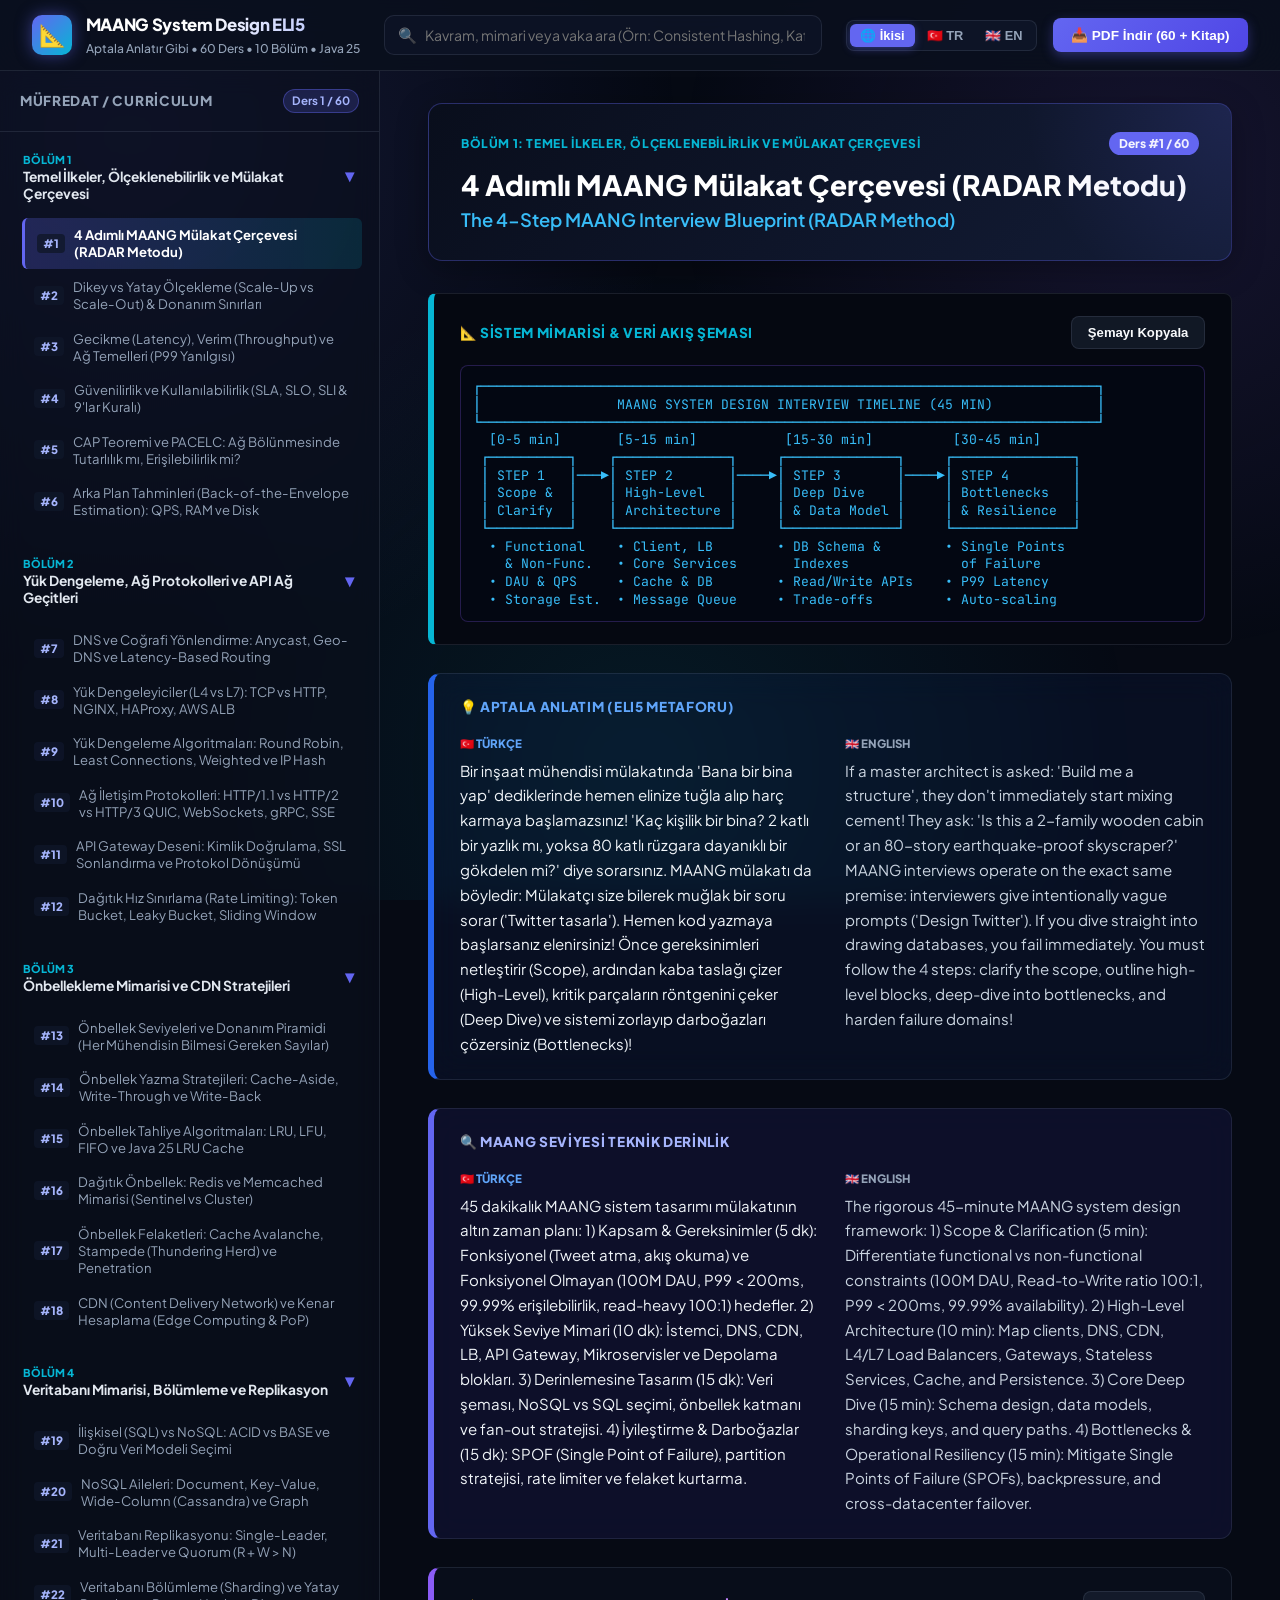
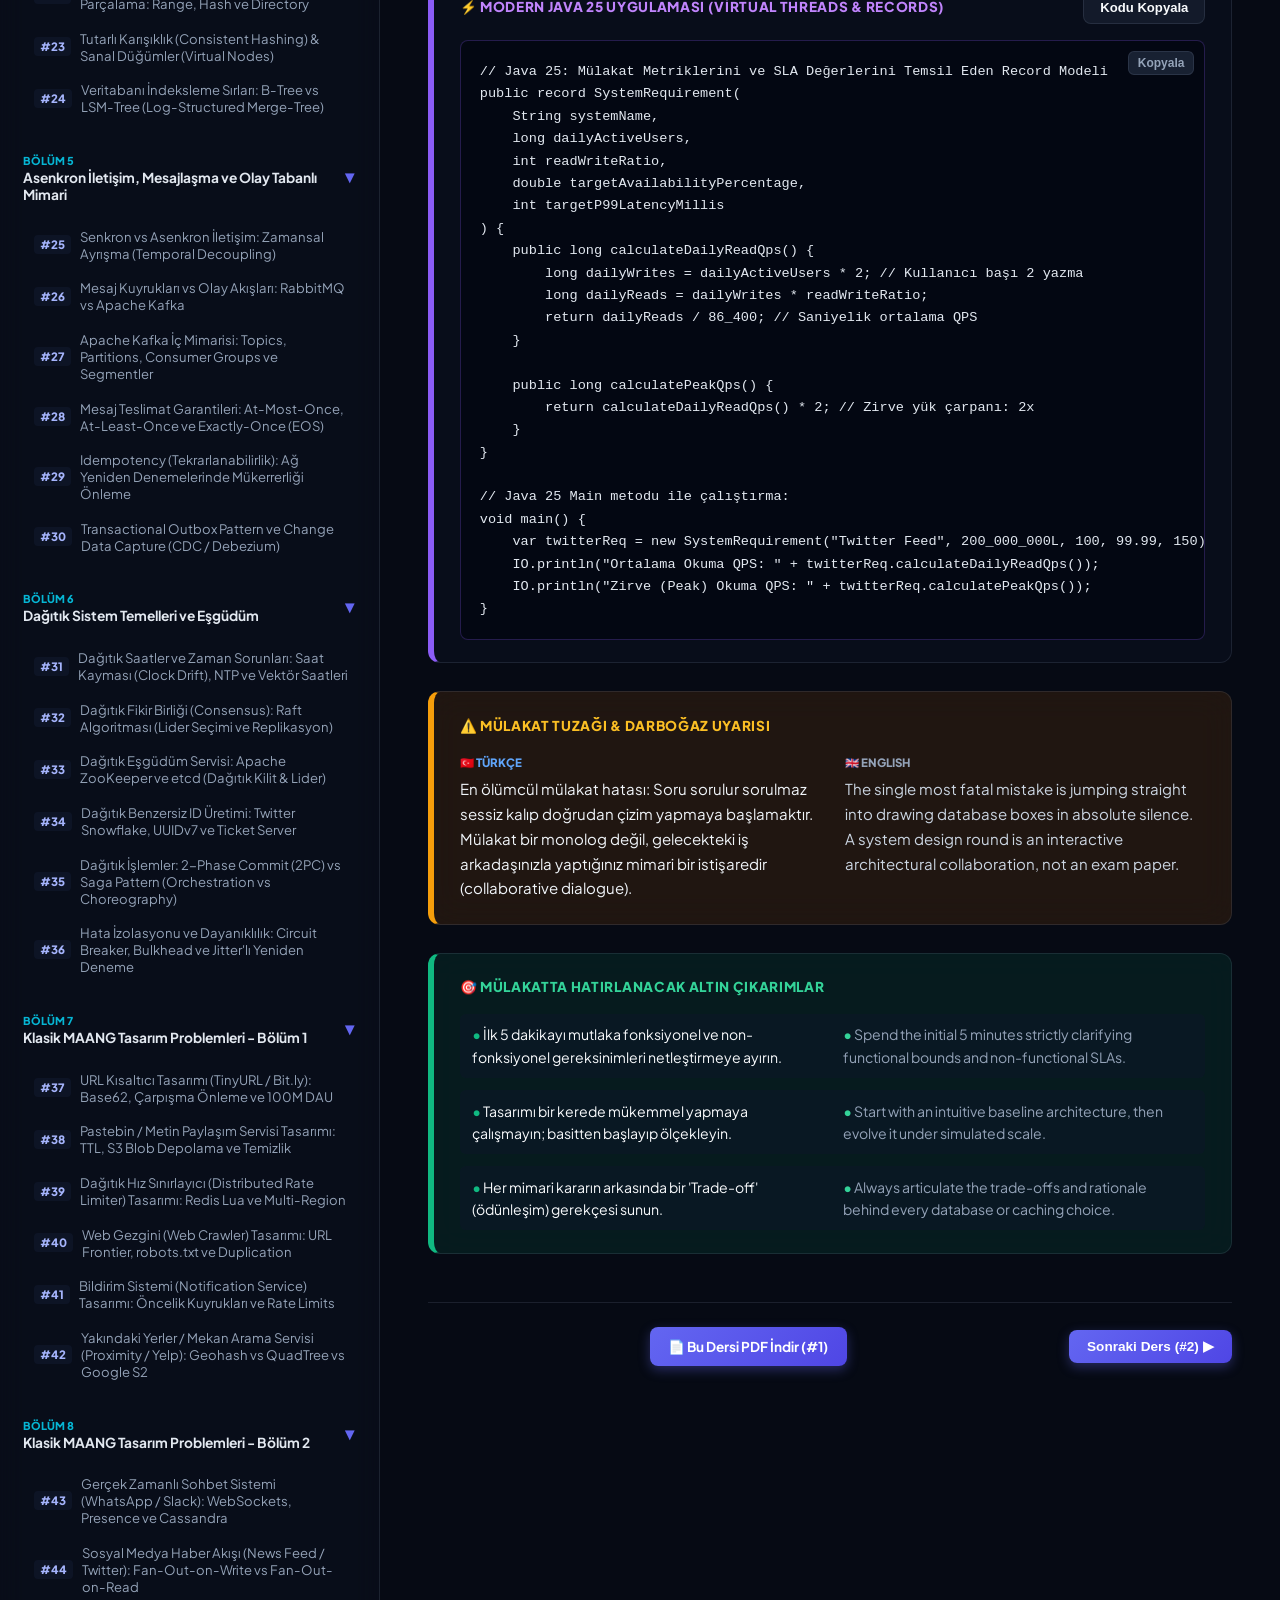
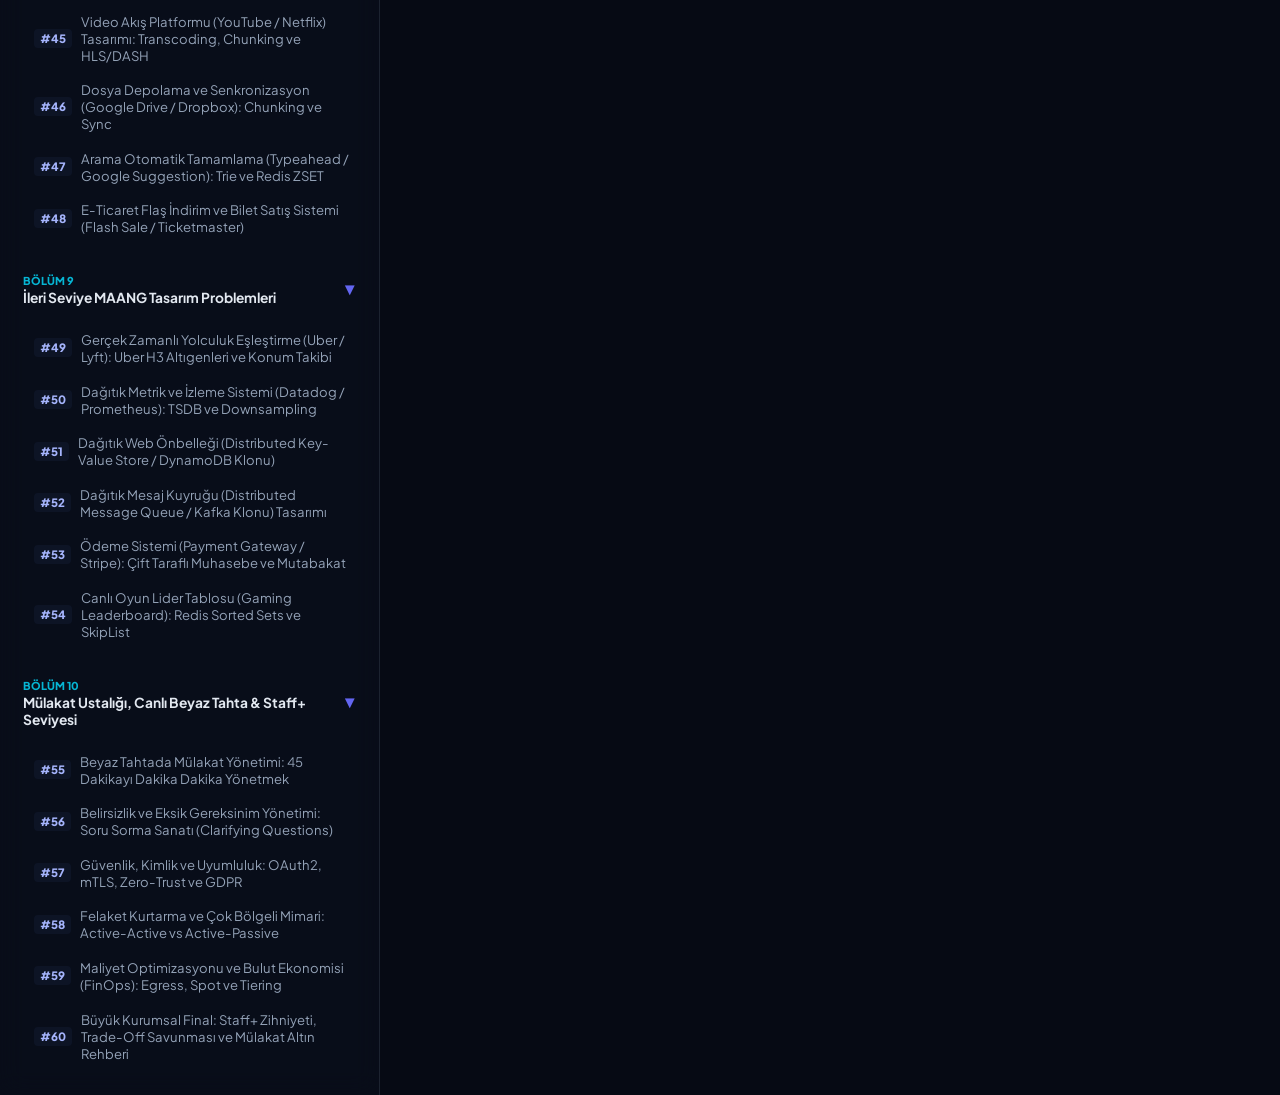
==== web/index.html @ 6daa187d "feat(curriculum): complete 60-lesson bilingual MAANG System Design masterclass with Java 25 and 71 T" ====
<!DOCTYPE html>
<html lang="tr">
<head>
  <meta charset="UTF-8">
  <meta name="viewport" content="width=device-width, initial-scale=1.0">
  <title>MAANG System Design ELI5 | Aptala Anlatır Gibi 60 Ders</title>
  <meta name="description" content="MAANG mülakatlarına hazırlanan mühendisler için grafikli, şemalı, Java 25 kodlu, çift dilli (TR/EN) sistem tasarımı başucu rehberi.">
  <link rel="preconnect" href="https://fonts.googleapis.com">
  <link rel="preconnect" href="https://fonts.gstatic.com" crossorigin>
  <link href="https://fonts.googleapis.com/css2?family=Plus+Jakarta+Sans:wght@400;500;600;700;800&family=JetBrains+Mono:wght@400;500;600;700&display=swap" rel="stylesheet">
  <link rel="stylesheet" href="styles.css">
</head>
<body>
  <div class="bg-ambient"></div>

  <!-- Top Navigation Bar -->
  <nav class="top-nav">
    <div class="brand-section">
      <div class="brand-logo">📐</div>
      <div>
        <div class="brand-title">MAANG System Design ELI5</div>
        <div class="brand-subtitle">Aptala Anlatır Gibi • 60 Ders • 10 Bölüm • Java 25</div>
      </div>
    </div>

    <!-- Live Search -->
    <div class="search-wrapper">
      <span class="search-icon">🔍</span>
      <input type="text" id="searchInput" class="search-input" placeholder="Kavram, mimari veya vaka ara (Örn: Consistent Hashing, Kafka, Raft, TinyURL, Uber H3)...">
    </div>

    <!-- Actions & Language Switcher -->
    <div class="nav-actions">
      <div class="lang-selector">
        <button class="lang-btn active" data-lang="split" title="Türkçe ve İngilizce Yan Yana">🌐 İkisi</button>
        <button class="lang-btn" data-lang="tr" title="Sadece Türkçe">🇹🇷 TR</button>
        <button class="lang-btn" data-lang="en" title="Only English">🇬🇧 EN</button>
      </div>

      <button id="btnOpenPdfModal" class="btn-primary" title="Tüm PDF'leri İncele ve İndir">
        📥 PDF İndir (60 + Kitap)
      </button>
    </div>
  </nav>

  <!-- App Layout -->
  <div class="app-container">
    <!-- Sidebar: Modules & Lessons -->
    <aside class="sidebar" id="sidebar">
      <div class="sidebar-header">
        <span class="sidebar-title">Müfredat / Curriculum</span>
        <span class="progress-pill" id="lessonCounterBadge">Ders 1 / 60</span>
      </div>
      <ul class="module-list" id="moduleAccordion">
        <!-- Rendered dynamically by app.js -->
      </ul>
    </aside>

    <!-- Main View: Active Lesson -->
    <main class="main-view" id="mainContent">
      <!-- Active Lesson Content Rendered Here -->
    </main>
  </div>

  <!-- PDF Library Modal -->
  <div class="modal-overlay" id="pdfModal">
    <div class="modal-card">
      <div class="modal-header">
        <div>
          <h2 style="font-size: 1.25rem; font-weight: 800; color: white;">📚 Yayınlanmış PDF Kütüphanesi</h2>
          <p style="font-size: 0.85rem; color: var(--text-secondary);">60 tekil ders, 10 bölüm paketi ve 261 sayfalık master mega-kitabı doğrudan indirin.</p>
        </div>
        <button id="btnClosePdfModal" class="btn-secondary" style="padding: 4px 10px; font-size: 1.1rem;">✕</button>
      </div>
      <div class="modal-body">
        <div class="pdf-item master-book-highlight">
          <div>
            <div style="font-weight: 800; font-size: 1.1rem; color: white;">📖 BÜYÜK MASTER KİTAP (TÜM 60 DERS TEK PDF)</div>
            <div style="font-size: 0.82rem; color: var(--text-secondary);">261 Sayfa • Mimari ASCII Şemalar • Java 25 Kodları • Çift Dilli (TR & EN) • Typst Yayın Kalitesi</div>
          </div>
          <a href="../output/book/System_Design_MAANG_ELI5.pdf" target="_blank" class="btn-primary" style="padding: 0.65rem 1.3rem;">
            ⬇️ Ana Kitabı Aç (2.6 MB)
          </a>
        </div>

        <h3 style="font-size: 0.95rem; font-weight: 700; color: var(--accent-cyan); text-transform: uppercase; margin-bottom: 0.75rem; letter-spacing: 0.05em;">
          📦 10 Bölüm Paketleri (Module Bundles)
        </h3>
        <div class="pdf-download-list" id="modalModulePdfList">
          <!-- Filled dynamically -->
        </div>

        <h3 style="font-size: 0.95rem; font-weight: 700; color: var(--accent-cyan); text-transform: uppercase; margin-top: 1.5rem; margin-bottom: 0.75rem; letter-spacing: 0.05em;">
          📄 60 Tekil Ders PDF'leri (Individual Lessons)
        </h3>
        <div class="pdf-download-list-grid" id="modalIndividualPdfList">
          <!-- Filled dynamically -->
        </div>
      </div>
    </div>
  </div>

  <!-- Toast Notification -->
  <div id="toastNotification" class="toast-hidden">Kopyalandı!</div>

  <script src="data/lessons.js"></script>
  <script src="app.js"></script>
</body>
</html>
---- web/styles.css ----
/* ==============================================================================
   MAANG SYSTEM DESIGN ELI5 - MODERN WEB COMPANION READER
   Dark Glassmorphism, Cyber Indigo, Electric Violet & High-Contrast Typography
   ============================================================================== */

:root {
  --bg-primary: #060a14;
  --bg-secondary: #0a0f1d;
  --bg-card: rgba(15, 23, 42, 0.75);
  --bg-card-hover: rgba(30, 41, 59, 0.85);
  --border-color: rgba(148, 163, 184, 0.15);
  --border-glow: rgba(99, 102, 241, 0.4);

  --text-primary: #f8fafc;
  --text-secondary: #94a3b8;
  --text-muted: #64748b;

  --accent-indigo: #6366f1;
  --accent-cyan: #06b6d4;
  --accent-emerald: #10b981;
  --accent-amber: #f59e0b;
  --accent-violet: #8b5cf6;
  --accent-rose: #f43f5e;

  --font-sans: 'Plus Jakarta Sans', -apple-system, BlinkMacSystemFont, 'Segoe UI', Roboto, sans-serif;
  --font-mono: 'JetBrains Mono', 'Fira Code', 'Menlo', monospace;
  --transition-fast: 0.15s ease;
  --transition-normal: 0.25s cubic-bezier(0.4, 0, 0.2, 1);
}

* {
  box-sizing: border-box;
  margin: 0;
  padding: 0;
}

body {
  font-family: var(--font-sans);
  background-color: var(--bg-primary);
  color: var(--text-primary);
  line-height: 1.6;
  min-height: 100vh;
  display: flex;
  flex-direction: column;
  overflow-x: hidden;
}

/* Background Ambient Lighting */
.bg-ambient {
  position: fixed;
  top: 0;
  left: 0;
  width: 100vw;
  height: 100vh;
  z-index: -1;
  pointer-events: none;
  background: 
    radial-gradient(circle at 10% 15%, rgba(99, 102, 241, 0.15) 0%, transparent 40%),
    radial-gradient(circle at 90% 20%, rgba(139, 92, 246, 0.12) 0%, transparent 35%),
    radial-gradient(circle at 50% 85%, rgba(6, 182, 212, 0.09) 0%, transparent 50%);
}

/* Top Navigation Bar */
.top-nav {
  position: sticky;
  top: 0;
  z-index: 100;
  background: rgba(10, 15, 29, 0.88);
  backdrop-filter: blur(20px);
  border-bottom: 1px solid var(--border-color);
  padding: 0.75rem 2rem;
  display: flex;
  align-items: center;
  justify-content: space-between;
  gap: 1.5rem;
}

.brand-section {
  display: flex;
  align-items: center;
  gap: 0.85rem;
  text-decoration: none;
  color: var(--text-primary);
  cursor: pointer;
}

.brand-logo {
  width: 40px;
  height: 40px;
  border-radius: 10px;
  background: linear-gradient(135deg, var(--accent-indigo), var(--accent-cyan));
  display: flex;
  align-items: center;
  justify-content: center;
  font-size: 1.35rem;
  box-shadow: 0 0 16px rgba(99, 102, 241, 0.5);
}

.brand-title {
  font-size: 1.05rem;
  font-weight: 800;
  letter-spacing: -0.02em;
  background: linear-gradient(120deg, #ffffff 40%, #a5b4fc 100%);
  -webkit-background-clip: text;
  -webkit-text-fill-color: transparent;
}

.brand-subtitle {
  font-size: 0.75rem;
  color: var(--text-secondary);
  font-weight: 500;
}

/* Search Input */
.search-wrapper {
  flex: 1;
  max-width: 520px;
  position: relative;
}

.search-icon {
  position: absolute;
  left: 14px;
  top: 50%;
  transform: translateY(-50%);
  font-size: 0.95rem;
  opacity: 0.6;
}

.search-input {
  width: 100%;
  padding: 0.6rem 1rem 0.6rem 2.5rem;
  border-radius: 10px;
  border: 1px solid var(--border-color);
  background: rgba(15, 23, 42, 0.6);
  color: var(--text-primary);
  font-size: 0.88rem;
  font-family: inherit;
  transition: var(--transition-fast);
}

.search-input:focus {
  outline: none;
  border-color: var(--accent-indigo);
  box-shadow: 0 0 15px rgba(99, 102, 241, 0.25);
  background: rgba(15, 23, 42, 0.9);
}

/* Nav Actions */
.nav-actions {
  display: flex;
  align-items: center;
  gap: 1rem;
}

.lang-selector {
  display: flex;
  background: rgba(15, 23, 42, 0.8);
  border: 1px solid var(--border-color);
  border-radius: 8px;
  padding: 3px;
  gap: 2px;
}

.lang-btn {
  padding: 4px 10px;
  border-radius: 6px;
  border: none;
  background: transparent;
  color: var(--text-secondary);
  font-size: 0.8rem;
  font-weight: 600;
  cursor: pointer;
  transition: var(--transition-fast);
}

.lang-btn:hover {
  color: white;
}

.lang-btn.active {
  background: var(--accent-indigo);
  color: white;
  box-shadow: 0 2px 8px rgba(99, 102, 241, 0.4);
}

.btn-primary {
  display: inline-flex;
  align-items: center;
  gap: 0.5rem;
  padding: 0.55rem 1.15rem;
  border-radius: 8px;
  border: none;
  background: linear-gradient(135deg, var(--accent-indigo), #4f46e5);
  color: white;
  font-size: 0.85rem;
  font-weight: 700;
  cursor: pointer;
  text-decoration: none;
  transition: var(--transition-fast);
  box-shadow: 0 4px 12px rgba(99, 102, 241, 0.35);
}

.btn-primary:hover {
  transform: translateY(-1px);
  box-shadow: 0 6px 18px rgba(99, 102, 241, 0.5);
  background: linear-gradient(135deg, #4f46e5, #4338ca);
}

.btn-secondary {
  display: inline-flex;
  align-items: center;
  gap: 0.5rem;
  padding: 0.5rem 1rem;
  border-radius: 8px;
  border: 1px solid var(--border-color);
  background: rgba(30, 41, 59, 0.5);
  color: var(--text-primary);
  font-size: 0.82rem;
  font-weight: 600;
  cursor: pointer;
  text-decoration: none;
  transition: var(--transition-fast);
}

.btn-secondary:hover {
  background: rgba(51, 65, 85, 0.7);
  border-color: rgba(148, 163, 184, 0.3);
}

/* App Layout Grid */
.app-container {
  display: flex;
  flex: 1;
  height: calc(100vh - 65px);
  overflow: hidden;
}

/* Sidebar */
.sidebar {
  width: 380px;
  background: rgba(10, 15, 29, 0.6);
  backdrop-filter: blur(12px);
  border-right: 1px solid var(--border-color);
  display: flex;
  flex-direction: column;
  overflow-y: auto;
  flex-shrink: 0;
}

.sidebar-header {
  padding: 1.1rem 1.25rem;
  border-bottom: 1px solid var(--border-color);
  display: flex;
  align-items: center;
  justify-content: space-between;
}

.sidebar-title {
  font-size: 0.85rem;
  font-weight: 800;
  text-transform: uppercase;
  letter-spacing: 0.05em;
  color: var(--text-secondary);
}

.progress-pill {
  font-size: 0.72rem;
  font-weight: 700;
  padding: 2px 8px;
  border-radius: 12px;
  background: rgba(99, 102, 241, 0.2);
  color: #a5b4fc;
  border: 1px solid rgba(99, 102, 241, 0.4);
}

/* Module Accordion */
.module-list {
  list-style: none;
  padding: 0.5rem;
}

.module-group {
  margin-bottom: 0.5rem;
  border-radius: 8px;
  overflow: hidden;
  border: 1px solid transparent;
}

.module-group.active {
  border-color: rgba(99, 102, 241, 0.3);
  background: rgba(15, 23, 42, 0.4);
}

.module-header-btn {
  width: 100%;
  padding: 0.75rem 0.9rem;
  background: transparent;
  border: none;
  color: var(--text-primary);
  text-align: left;
  display: flex;
  align-items: center;
  justify-content: space-between;
  cursor: pointer;
  font-family: inherit;
  transition: var(--transition-fast);
}

.module-header-btn:hover {
  background: rgba(30, 41, 59, 0.4);
}

.module-info {
  display: flex;
  flex-direction: column;
  gap: 2px;
}

.module-tag {
  font-size: 0.68rem;
  font-weight: 800;
  color: var(--accent-cyan);
  text-transform: uppercase;
}

.module-name {
  font-size: 0.86rem;
  font-weight: 700;
  color: #e2e8f0;
}

.module-arrow {
  font-size: 0.8rem;
  color: var(--text-muted);
  transition: transform var(--transition-fast);
}

.module-group.expanded .module-arrow {
  transform: rotate(90deg);
  color: var(--accent-indigo);
}

.lesson-sublist {
  list-style: none;
  padding: 0.25rem 0.5rem 0.5rem 0.8rem;
  display: none;
}

.module-group.expanded .lesson-sublist {
  display: block;
}

.lesson-item-btn {
  width: 100%;
  padding: 0.55rem 0.75rem;
  border-radius: 6px;
  border: none;
  background: transparent;
  color: var(--text-secondary);
  text-align: left;
  display: flex;
  align-items: center;
  gap: 0.6rem;
  cursor: pointer;
  font-family: inherit;
  font-size: 0.82rem;
  transition: var(--transition-fast);
}

.lesson-item-btn:hover {
  background: rgba(51, 65, 85, 0.4);
  color: white;
}

.lesson-item-btn.active {
  background: linear-gradient(90deg, rgba(99, 102, 241, 0.25), rgba(6, 182, 212, 0.15));
  border-left: 3px solid var(--accent-indigo);
  color: white;
  font-weight: 700;
}

.lesson-badge {
  font-size: 0.72rem;
  font-weight: 800;
  padding: 2px 6px;
  border-radius: 4px;
  background: rgba(15, 23, 42, 0.8);
  color: #a5b4fc;
}

/* Main Content View */
.main-view {
  flex: 1;
  overflow-y: auto;
  padding: 2rem 3rem 4rem;
  max-width: 1200px;
}

/* Lesson Header Card */
.lesson-card-header {
  background: linear-gradient(135deg, #090e1c, #131c36);
  border: 1px solid rgba(99, 102, 241, 0.35);
  border-radius: 14px;
  padding: 1.75rem 2rem;
  margin-bottom: 2rem;
  position: relative;
  overflow: hidden;
  box-shadow: 0 8px 32px rgba(0, 0, 0, 0.3);
}

.lesson-card-header::after {
  content: "";
  position: absolute;
  top: 0;
  right: 0;
  width: 250px;
  height: 100%;
  background: radial-gradient(circle at top right, rgba(99, 102, 241, 0.15), transparent 70%);
  pointer-events: none;
}

.lesson-meta-bar {
  display: flex;
  align-items: center;
  justify-content: space-between;
  margin-bottom: 0.75rem;
}

.module-badge-tag {
  font-size: 0.75rem;
  font-weight: 800;
  color: var(--accent-cyan);
  text-transform: uppercase;
  letter-spacing: 0.05em;
}

.lesson-number-pill {
  font-size: 0.75rem;
  font-weight: 800;
  background: var(--accent-indigo);
  color: white;
  padding: 2px 10px;
  border-radius: 12px;
}

.lesson-h1-tr {
  font-size: 1.75rem;
  font-weight: 800;
  color: white;
  line-height: 1.25;
  margin-bottom: 0.35rem;
}

.lesson-h2-en {
  font-size: 1.15rem;
  font-weight: 600;
  color: #38bdf8;
  line-height: 1.3;
}

/* Section Blocks */
.content-section {
  margin-bottom: 1.75rem;
  background: var(--bg-card);
  backdrop-filter: blur(16px);
  border: 1px solid var(--border-color);
  border-radius: 12px;
  padding: 1.4rem 1.6rem;
  transition: var(--transition-normal);
}

.content-section:hover {
  border-color: rgba(99, 102, 241, 0.3);
  box-shadow: 0 4px 20px rgba(0, 0, 0, 0.2);
}

.section-title-bar {
  display: flex;
  align-items: center;
  justify-content: space-between;
  margin-bottom: 1rem;
}

.section-label {
  font-size: 0.85rem;
  font-weight: 800;
  text-transform: uppercase;
  letter-spacing: 0.05em;
  display: flex;
  align-items: center;
  gap: 0.5rem;
}

/* Architectural Diagram Box */
.section-diagram {
  background: #050811;
  border-left: 4.5pt solid var(--accent-cyan);
  border-radius: 8px;
}

.diagram-pre {
  background: transparent;
  color: #38bdf8;
  font-family: var(--font-mono);
  font-size: 0.82rem;
  line-height: 1.35;
  padding: 0.75rem;
  overflow-x: auto;
  border-radius: 6px;
}

/* ELI5 Section */
.section-eli5 {
  border-left: 4.5pt solid #2563eb;
  background: rgba(30, 58, 138, 0.12);
}

.section-eli5 .section-label {
  color: #60a5fa;
}

/* MAANG Deep Dive */
.section-deep {
  border-left: 4.5pt solid var(--accent-indigo);
  background: rgba(79, 70, 229, 0.10);
}

.section-deep .section-label {
  color: #a5b4fc;
}

/* Java 25 Code Section */
.section-java {
  border-left: 4.5pt solid var(--accent-violet);
  background: #080d1a;
}

.section-java .section-label {
  color: #c084fc;
}

.code-container {
  position: relative;
  background: #030712;
  border-radius: 8px;
  border: 1px solid rgba(139, 92, 246, 0.25);
  overflow: hidden;
}

.code-pre {
  font-family: var(--font-mono);
  font-size: 0.85rem;
  color: #e2e8f0;
  padding: 1.2rem;
  line-height: 1.5;
  overflow-x: auto;
}

.copy-btn {
  position: absolute;
  top: 10px;
  right: 10px;
  background: rgba(30, 41, 59, 0.8);
  border: 1px solid var(--border-color);
  color: var(--text-secondary);
  font-size: 0.75rem;
  font-weight: 600;
  padding: 4px 9px;
  border-radius: 6px;
  cursor: pointer;
  transition: var(--transition-fast);
}

.copy-btn:hover {
  background: var(--accent-violet);
  color: white;
  border-color: transparent;
}

/* Warning & Bottlenecks */
.section-warning {
  border-left: 4.5pt solid var(--accent-amber);
  background: rgba(217, 119, 6, 0.12);
}

.section-warning .section-label {
  color: #fbbf24;
}

/* Takeaways */
.section-takeaways {
  border-left: 4.5pt solid var(--accent-emerald);
  background: rgba(16, 185, 129, 0.10);
}

.section-takeaways .section-label {
  color: #34d399;
}

.takeaway-list {
  list-style: none;
  display: flex;
  flex-direction: column;
  gap: 0.75rem;
}

.takeaway-item {
  display: grid;
  grid-template-columns: 1fr 1fr;
  gap: 1.25rem;
  padding: 0.6rem 0.8rem;
  background: rgba(15, 23, 42, 0.5);
  border-radius: 6px;
  font-size: 0.88rem;
}

/* Dual Column Layout for Split Language Mode */
.dual-grid {
  display: grid;
  grid-template-columns: 1fr 1fr;
  gap: 1.5rem;
}

.col-tr {
  font-size: 0.94rem;
  color: #f1f5f9;
  line-height: 1.65;
}

.col-en {
  font-size: 0.94rem;
  color: #cbd5e1;
  line-height: 1.65;
}

.col-badge {
  font-size: 0.72rem;
  font-weight: 800;
  margin-bottom: 0.35rem;
  text-transform: uppercase;
}

.col-badge-tr {
  color: #60a5fa;
}

.col-badge-en {
  color: #94a3b8;
}

/* Bottom Navigation Controls */
.bottom-nav-bar {
  display: flex;
  align-items: center;
  justify-content: space-between;
  margin-top: 3rem;
  padding-top: 1.5rem;
  border-top: 1px solid var(--border-color);
}

/* PDF Modal */
.modal-overlay {
  position: fixed;
  inset: 0;
  z-index: 200;
  background: rgba(3, 7, 18, 0.85);
  backdrop-filter: blur(12px);
  display: none;
  align-items: center;
  justify-content: center;
  padding: 1.5rem;
}

.modal-overlay.open {
  display: flex;
}

.modal-card {
  width: 100%;
  max-width: 850px;
  max-height: 85vh;
  background: #0b1120;
  border: 1px solid rgba(99, 102, 241, 0.35);
  border-radius: 14px;
  display: flex;
  flex-direction: column;
  overflow: hidden;
  box-shadow: 0 20px 50px rgba(0, 0, 0, 0.6);
}

.modal-header {
  padding: 1.25rem 1.75rem;
  border-bottom: 1px solid var(--border-color);
  display: flex;
  align-items: center;
  justify-content: space-between;
}

.modal-body {
  padding: 1.5rem 1.75rem;
  overflow-y: auto;
}

.master-book-highlight {
  border: 2px solid var(--accent-indigo) !important;
  background: rgba(99, 102, 241, 0.15) !important;
  margin-bottom: 1.5rem;
}

.pdf-item {
  display: flex;
  align-items: center;
  justify-content: space-between;
  padding: 0.85rem 1.1rem;
  background: rgba(15, 23, 42, 0.6);
  border: 1px solid var(--border-color);
  border-radius: 8px;
  margin-bottom: 0.6rem;
  transition: var(--transition-fast);
}

.pdf-item:hover {
  background: rgba(30, 41, 59, 0.8);
  border-color: rgba(99, 102, 241, 0.3);
}

.pdf-download-list-grid {
  display: grid;
  grid-template-columns: repeat(auto-fill, minmax(240px, 1fr));
  gap: 0.5rem;
}

.pdf-pill-link {
  display: flex;
  align-items: center;
  justify-content: space-between;
  padding: 0.5rem 0.75rem;
  border-radius: 6px;
  background: rgba(15, 23, 42, 0.8);
  border: 1px solid var(--border-color);
  color: var(--text-primary);
  text-decoration: none;
  font-size: 0.78rem;
  transition: var(--transition-fast);
}

.pdf-pill-link:hover {
  border-color: var(--accent-cyan);
  background: rgba(30, 41, 59, 0.9);
}

/* Toast */
#toastNotification {
  position: fixed;
  bottom: 24px;
  right: 24px;
  padding: 0.6rem 1.2rem;
  border-radius: 8px;
  background: var(--accent-emerald);
  color: #022c22;
  font-weight: 700;
  font-size: 0.85rem;
  box-shadow: 0 4px 16px rgba(16, 185, 129, 0.4);
  z-index: 300;
  transition: opacity 0.2s ease, transform 0.2s ease;
}

.toast-hidden {
  opacity: 0;
  pointer-events: none;
  transform: translateY(10px);
}

/* Responsive adjustments */
@media (max-width: 900px) {
  .sidebar {
    width: 300px;
  }
  .dual-grid, .takeaway-item {
    grid-template-columns: 1fr;
    gap: 0.75rem;
  }
  .main-view {
    padding: 1.5rem 1rem;
  }
}
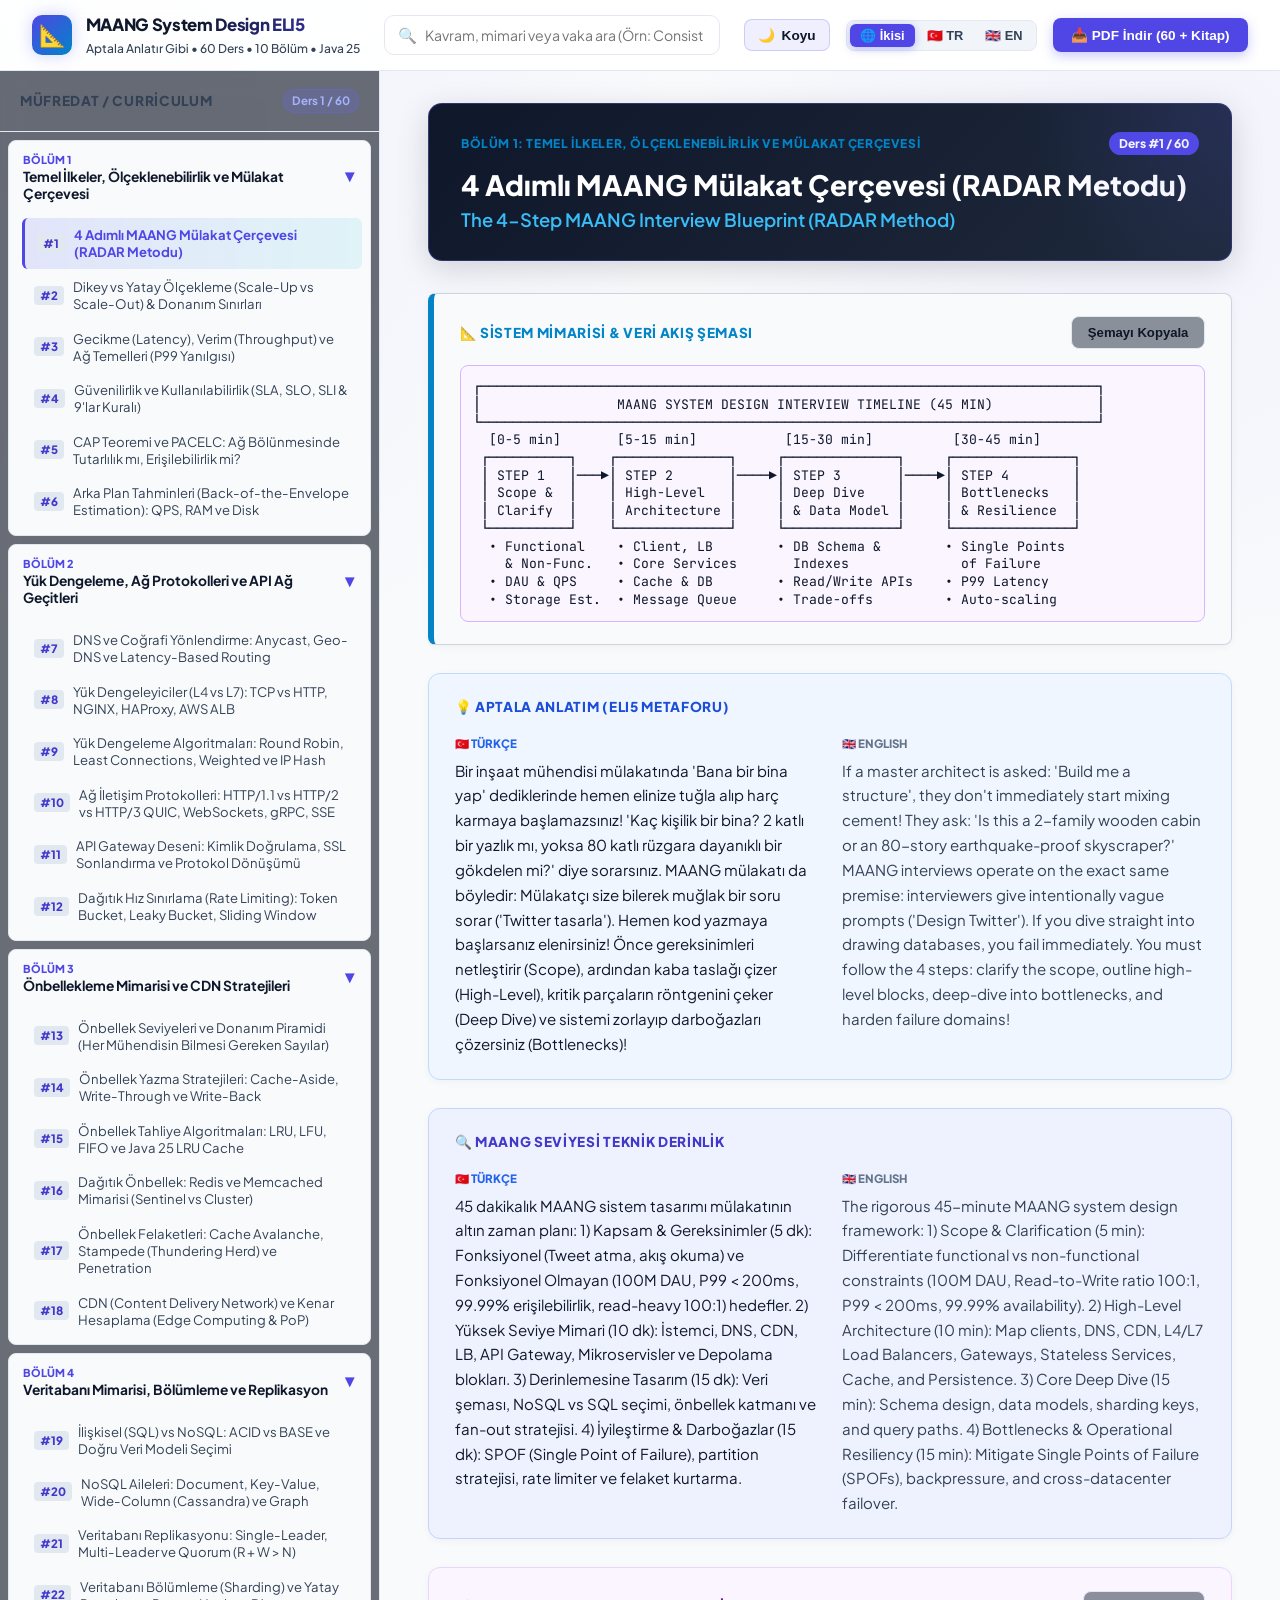
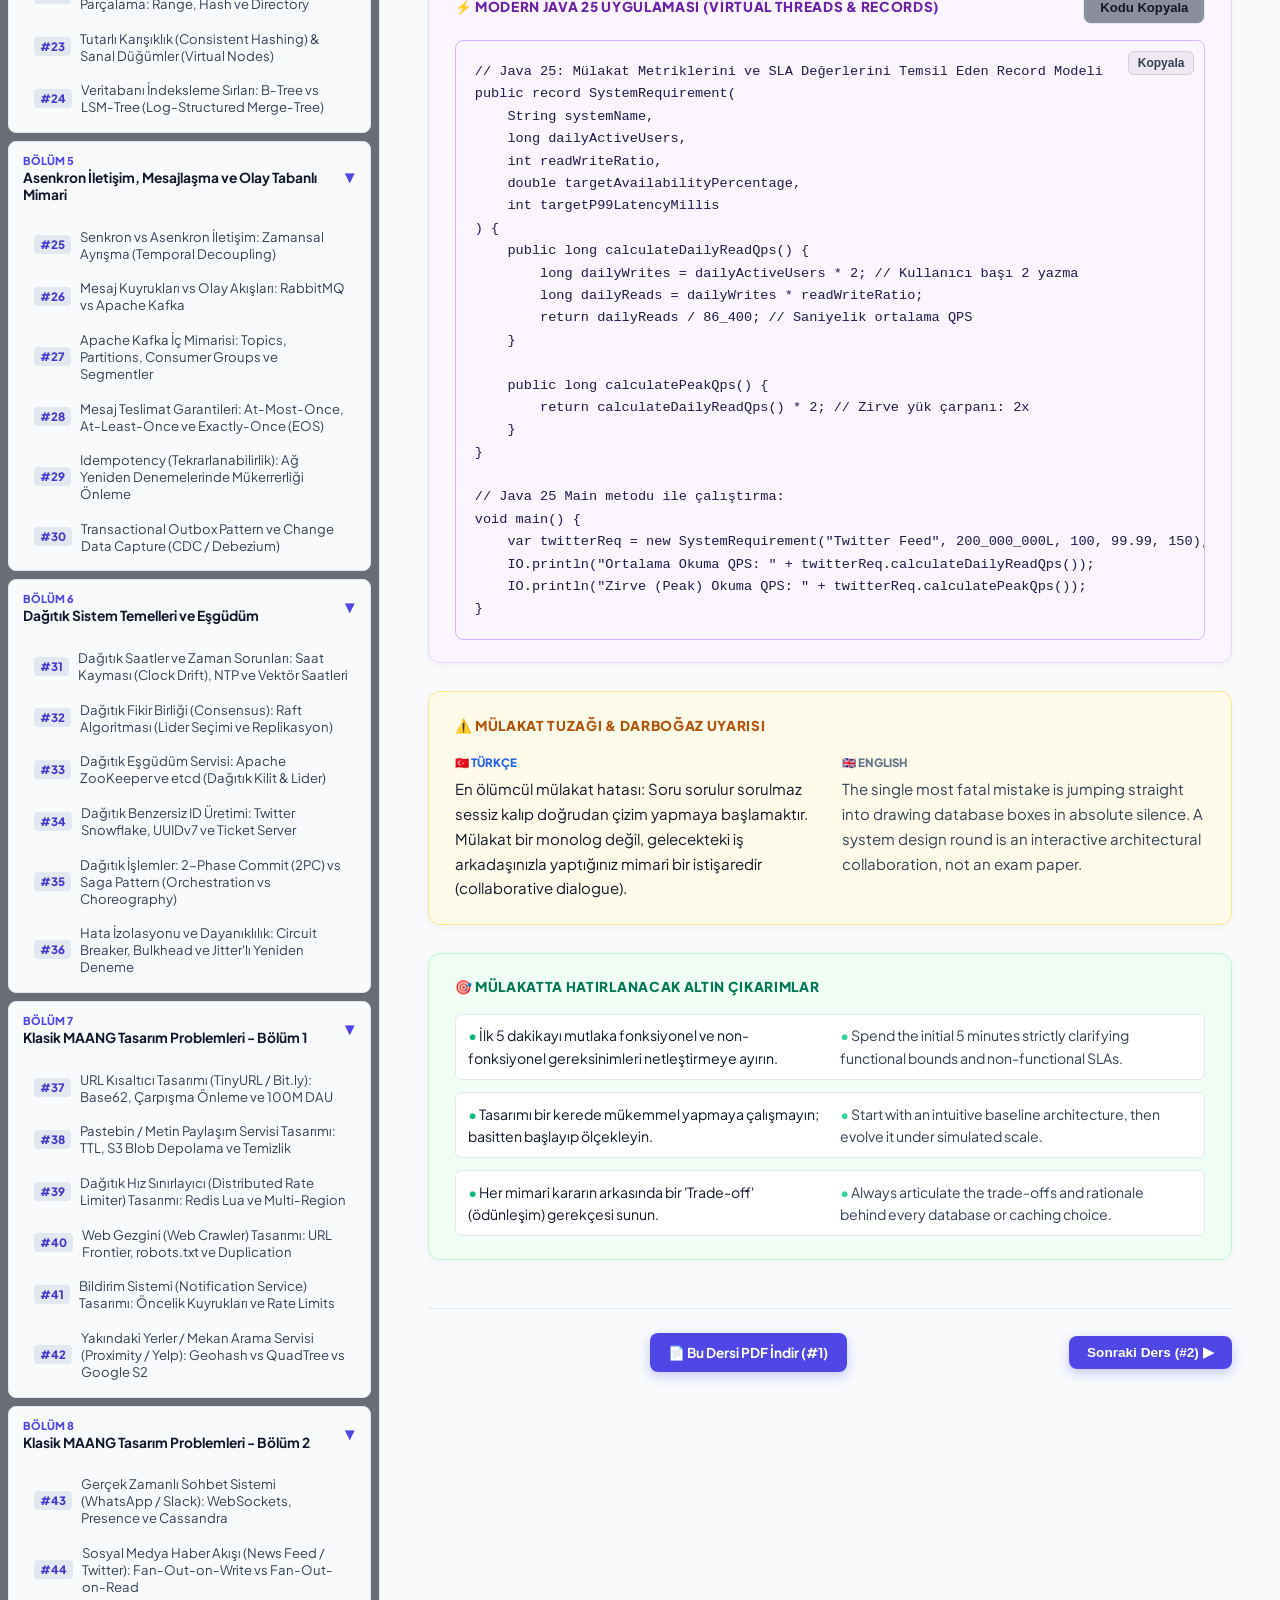
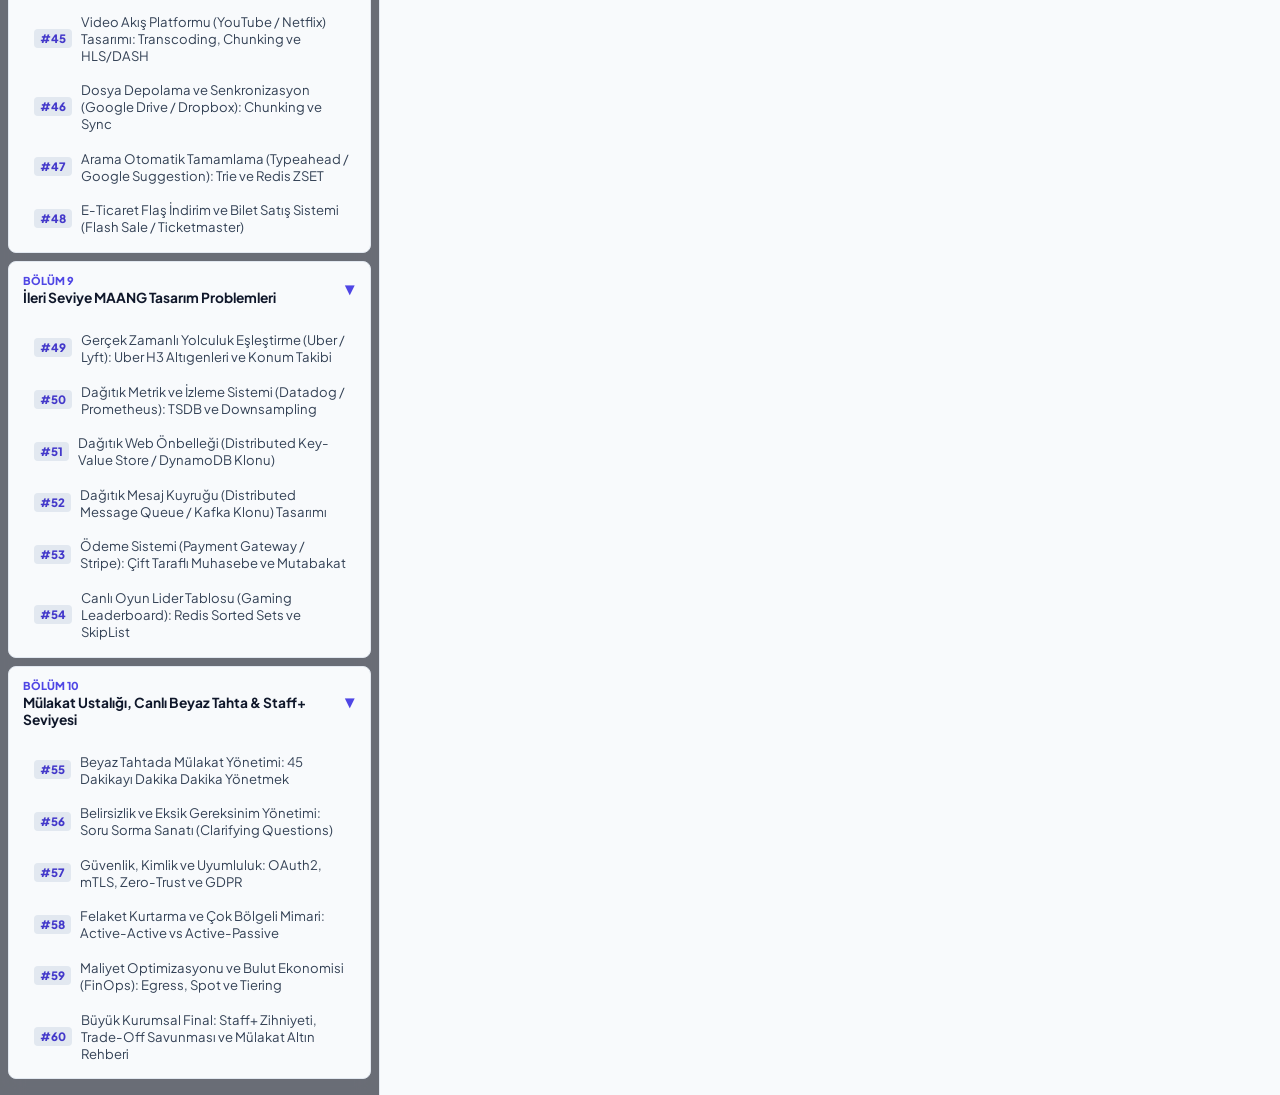
==== commit b3530384: "feat(web): default to light theme with dark mode toggle" ====
--- a/web/index.html
+++ b/web/index.html
@@ -31,6 +31,10 @@
 
     <!-- Actions & Language Switcher -->
     <div class="nav-actions">
+      <button id="themeToggleBtn" class="theme-btn" title="Temayı Değiştir (Açık/Koyu)">
+        <span class="theme-icon">🌙</span> <span class="theme-text">Koyu</span>
+      </button>
+
       <div class="lang-selector">
         <button class="lang-btn active" data-lang="split" title="Türkçe ve İngilizce Yan Yana">🌐 İkisi</button>
         <button class="lang-btn" data-lang="tr" title="Sadece Türkçe">🇹🇷 TR</button>
--- a/web/styles.css
+++ b/web/styles.css
@@ -4,6 +4,31 @@
    ============================================================================== */
 
 :root {
+  --bg-primary: #f8fafc;
+  --bg-secondary: #ffffff;
+  --bg-card: #ffffff;
+  --bg-card-hover: #f1f5f9;
+  --border-color: #e2e8f0;
+  --border-glow: rgba(99, 102, 241, 0.2);
+
+  --text-primary: #0f172a;
+  --text-secondary: #334155;
+  --text-muted: #64748b;
+
+  --accent-indigo: #4f46e5;
+  --accent-cyan: #0284c7;
+  --accent-emerald: #059669;
+  --accent-amber: #d97706;
+  --accent-violet: #7c3aed;
+  --accent-rose: #e11d48;
+
+  --font-sans: 'Plus Jakarta Sans', -apple-system, BlinkMacSystemFont, 'Segoe UI', Roboto, sans-serif;
+  --font-mono: 'JetBrains Mono', 'Fira Code', 'Menlo', monospace;
+  --transition-fast: 0.15s ease;
+  --transition-normal: 0.25s cubic-bezier(0.4, 0, 0.2, 1);
+}
+
+body.theme-dark {
   --bg-primary: #060a14;
   --bg-secondary: #0a0f1d;
   --bg-card: rgba(15, 23, 42, 0.75);
@@ -21,11 +46,6 @@
   --accent-amber: #f59e0b;
   --accent-violet: #8b5cf6;
   --accent-rose: #f43f5e;
-
-  --font-sans: 'Plus Jakarta Sans', -apple-system, BlinkMacSystemFont, 'Segoe UI', Roboto, sans-serif;
-  --font-mono: 'JetBrains Mono', 'Fira Code', 'Menlo', monospace;
-  --transition-fast: 0.15s ease;
-  --transition-normal: 0.25s cubic-bezier(0.4, 0, 0.2, 1);
 }
 
 * {
@@ -55,6 +75,13 @@
   z-index: -1;
   pointer-events: none;
   background: 
+    radial-gradient(circle at 10% 15%, rgba(99, 102, 241, 0.06) 0%, transparent 40%),
+    radial-gradient(circle at 90% 20%, rgba(139, 92, 246, 0.05) 0%, transparent 35%),
+    #f8fafc;
+}
+
+body.theme-dark .bg-ambient {
+  background: 
     radial-gradient(circle at 10% 15%, rgba(99, 102, 241, 0.15) 0%, transparent 40%),
     radial-gradient(circle at 90% 20%, rgba(139, 92, 246, 0.12) 0%, transparent 35%),
     radial-gradient(circle at 50% 85%, rgba(6, 182, 212, 0.09) 0%, transparent 50%);
@@ -65,7 +92,7 @@
   position: sticky;
   top: 0;
   z-index: 100;
-  background: rgba(10, 15, 29, 0.88);
+  background: rgba(255, 255, 255, 0.92);
   backdrop-filter: blur(20px);
   border-bottom: 1px solid var(--border-color);
   padding: 0.75rem 2rem;
@@ -73,6 +100,10 @@
   align-items: center;
   justify-content: space-between;
   gap: 1.5rem;
+}
+
+body.theme-dark .top-nav {
+  background: rgba(10, 15, 29, 0.88);
 }
 
 .brand-section {
@@ -93,13 +124,19 @@
   align-items: center;
   justify-content: center;
   font-size: 1.35rem;
-  box-shadow: 0 0 16px rgba(99, 102, 241, 0.5);
+  box-shadow: 0 0 16px rgba(99, 102, 241, 0.3);
 }
 
 .brand-title {
   font-size: 1.05rem;
   font-weight: 800;
   letter-spacing: -0.02em;
+  background: linear-gradient(120deg, #0f172a 40%, #4338ca 100%);
+  -webkit-background-clip: text;
+  -webkit-text-fill-color: transparent;
+}
+
+body.theme-dark .brand-title {
   background: linear-gradient(120deg, #ffffff 40%, #a5b4fc 100%);
   -webkit-background-clip: text;
   -webkit-text-fill-color: transparent;
@@ -132,17 +169,26 @@
   padding: 0.6rem 1rem 0.6rem 2.5rem;
   border-radius: 10px;
   border: 1px solid var(--border-color);
-  background: rgba(15, 23, 42, 0.6);
+  background: #ffffff;
   color: var(--text-primary);
   font-size: 0.88rem;
   font-family: inherit;
   transition: var(--transition-fast);
 }
 
+body.theme-dark .search-input {
+  background: rgba(15, 23, 42, 0.6);
+  color: var(--text-primary);
+}
+
 .search-input:focus {
   outline: none;
   border-color: var(--accent-indigo);
   box-shadow: 0 0 15px rgba(99, 102, 241, 0.25);
+  background: #ffffff;
+}
+
+body.theme-dark .search-input:focus {
   background: rgba(15, 23, 42, 0.9);
 }
 
@@ -153,13 +199,37 @@
   gap: 1rem;
 }
 
+.theme-btn {
+  background: rgba(99, 102, 241, 0.1);
+  border: 1px solid rgba(99, 102, 241, 0.25);
+  color: var(--text-primary);
+  padding: 0.45rem 0.85rem;
+  border-radius: 8px;
+  font-size: 0.85rem;
+  font-weight: 700;
+  cursor: pointer;
+  display: flex;
+  align-items: center;
+  gap: 0.4rem;
+  transition: var(--transition-fast);
+}
+
+.theme-btn:hover {
+  background: var(--accent-indigo);
+  color: #ffffff;
+}
+
 .lang-selector {
   display: flex;
-  background: rgba(15, 23, 42, 0.8);
+  background: #f1f5f9;
   border: 1px solid var(--border-color);
   border-radius: 8px;
   padding: 3px;
   gap: 2px;
+}
+
+body.theme-dark .lang-selector {
+  background: rgba(15, 23, 42, 0.8);
 }
 
 .lang-btn {
@@ -175,7 +245,7 @@
 }
 
 .lang-btn:hover {
-  color: white;
+  color: var(--text-primary);
 }
 
 .lang-btn.active {
@@ -284,10 +354,21 @@
   margin-bottom: 0.5rem;
   border-radius: 8px;
   overflow: hidden;
-  border: 1px solid transparent;
+  border: 1px solid var(--border-color);
+  background: #f8fafc;
+}
+
+body.theme-dark .module-group {
+  border-color: transparent;
+  background: transparent;
 }
 
 .module-group.active {
+  border-color: var(--accent-indigo);
+  background: #ffffff;
+}
+
+body.theme-dark .module-group.active {
   border-color: rgba(99, 102, 241, 0.3);
   background: rgba(15, 23, 42, 0.4);
 }
@@ -308,6 +389,10 @@
 }
 
 .module-header-btn:hover {
+  background: rgba(99, 102, 241, 0.08);
+}
+
+body.theme-dark .module-header-btn:hover {
   background: rgba(30, 41, 59, 0.4);
 }
 
@@ -320,13 +405,21 @@
 .module-tag {
   font-size: 0.68rem;
   font-weight: 800;
+  color: var(--accent-indigo);
+  text-transform: uppercase;
+}
+
+body.theme-dark .module-tag {
   color: var(--accent-cyan);
-  text-transform: uppercase;
 }
 
 .module-name {
   font-size: 0.86rem;
   font-weight: 700;
+  color: var(--text-primary);
+}
+
+body.theme-dark .module-name {
   color: #e2e8f0;
 }
 
@@ -369,15 +462,25 @@
 }
 
 .lesson-item-btn:hover {
+  background: rgba(99, 102, 241, 0.1);
+  color: var(--text-primary);
+}
+
+body.theme-dark .lesson-item-btn:hover {
   background: rgba(51, 65, 85, 0.4);
   color: white;
 }
 
 .lesson-item-btn.active {
+  background: linear-gradient(90deg, rgba(99, 102, 241, 0.15), rgba(6, 182, 212, 0.1));
+  border-left: 3px solid var(--accent-indigo);
+  color: var(--accent-indigo);
+  font-weight: 700;
+}
+
+body.theme-dark .lesson-item-btn.active {
   background: linear-gradient(90deg, rgba(99, 102, 241, 0.25), rgba(6, 182, 212, 0.15));
-  border-left: 3px solid var(--accent-indigo);
   color: white;
-  font-weight: 700;
 }
 
 .lesson-badge {
@@ -385,6 +488,11 @@
   font-weight: 800;
   padding: 2px 6px;
   border-radius: 4px;
+  background: #e2e8f0;
+  color: #4338ca;
+}
+
+body.theme-dark .lesson-badge {
   background: rgba(15, 23, 42, 0.8);
   color: #a5b4fc;
 }
@@ -399,13 +507,18 @@
 
 /* Lesson Header Card */
 .lesson-card-header {
-  background: linear-gradient(135deg, #090e1c, #131c36);
+  background: linear-gradient(135deg, #0f172a 0%, #1e293b 100%);
   border: 1px solid rgba(99, 102, 241, 0.35);
   border-radius: 14px;
   padding: 1.75rem 2rem;
   margin-bottom: 2rem;
   position: relative;
   overflow: hidden;
+  box-shadow: 0 8px 32px rgba(0, 0, 0, 0.15);
+}
+
+body.theme-dark .lesson-card-header {
+  background: linear-gradient(135deg, #090e1c, #131c36);
   box-shadow: 0 8px 32px rgba(0, 0, 0, 0.3);
 }
 
@@ -468,11 +581,15 @@
   border-radius: 12px;
   padding: 1.4rem 1.6rem;
   transition: var(--transition-normal);
+  box-shadow: 0 2px 8px rgba(0, 0, 0, 0.04);
+}
+
+body.theme-dark .content-section {
+  box-shadow: 0 4px 20px rgba(0, 0, 0, 0.2);
 }
 
 .content-section:hover {
-  border-color: rgba(99, 102, 241, 0.3);
-  box-shadow: 0 4px 20px rgba(0, 0, 0, 0.2);
+  border-color: rgba(99, 102, 241, 0.4);
 }
 
 .section-title-bar {
@@ -494,14 +611,21 @@
 
 /* Architectural Diagram Box */
 .section-diagram {
-  background: #050811;
+  background: #f8fafc;
+  border: 1px solid #cbd5e1;
   border-left: 4.5pt solid var(--accent-cyan);
   border-radius: 8px;
 }
 
+body.theme-dark .section-diagram {
+  background: #050811;
+  border: 1px solid var(--border-color);
+  border-left: 4.5pt solid var(--accent-cyan);
+}
+
 .diagram-pre {
   background: transparent;
-  color: #38bdf8;
+  color: #0f172a;
   font-family: var(--font-mono);
   font-size: 0.82rem;
   line-height: 1.35;
@@ -510,59 +634,102 @@
   border-radius: 6px;
 }
 
+body.theme-dark .diagram-pre {
+  color: #38bdf8;
+}
+
 /* ELI5 Section */
 .section-eli5 {
   border-left: 4.5pt solid #2563eb;
+  background: #eff6ff;
+  border: 1px solid #bfdbfe;
+}
+
+body.theme-dark .section-eli5 {
   background: rgba(30, 58, 138, 0.12);
+  border: 1px solid var(--border-color);
 }
 
 .section-eli5 .section-label {
+  color: #1d4ed8;
+}
+
+body.theme-dark .section-eli5 .section-label {
   color: #60a5fa;
 }
 
 /* MAANG Deep Dive */
 .section-deep {
   border-left: 4.5pt solid var(--accent-indigo);
+  background: #eef2ff;
+  border: 1px solid #c7d2fe;
+}
+
+body.theme-dark .section-deep {
   background: rgba(79, 70, 229, 0.10);
+  border: 1px solid var(--border-color);
 }
 
 .section-deep .section-label {
+  color: #4338ca;
+}
+
+body.theme-dark .section-deep .section-label {
   color: #a5b4fc;
 }
 
 /* Java 25 Code Section */
 .section-java {
   border-left: 4.5pt solid var(--accent-violet);
+  background: #faf5ff;
+  border: 1px solid #e9d5ff;
+}
+
+body.theme-dark .section-java {
   background: #080d1a;
+  border: 1px solid var(--border-color);
 }
 
 .section-java .section-label {
+  color: #6b21a8;
+}
+
+body.theme-dark .section-java .section-label {
   color: #c084fc;
 }
 
 .code-container {
   position: relative;
+  background: #faf5ff;
+  border-radius: 8px;
+  border: 1px solid #d8b4fe;
+  overflow: hidden;
+}
+
+body.theme-dark .code-container {
   background: #030712;
-  border-radius: 8px;
-  border: 1px solid rgba(139, 92, 246, 0.25);
-  overflow: hidden;
+  border-color: rgba(139, 92, 246, 0.25);
 }
 
 .code-pre {
   font-family: var(--font-mono);
   font-size: 0.85rem;
-  color: #e2e8f0;
+  color: #1e1b4b;
   padding: 1.2rem;
   line-height: 1.5;
   overflow-x: auto;
+}
+
+body.theme-dark .code-pre {
+  color: #e2e8f0;
 }
 
 .copy-btn {
   position: absolute;
   top: 10px;
   right: 10px;
-  background: rgba(30, 41, 59, 0.8);
-  border: 1px solid var(--border-color);
+  background: rgba(0, 0, 0, 0.05);
+  border: 1px solid rgba(0, 0, 0, 0.1);
   color: var(--text-secondary);
   font-size: 0.75rem;
   font-weight: 600;
@@ -572,6 +739,11 @@
   transition: var(--transition-fast);
 }
 
+body.theme-dark .copy-btn {
+  background: rgba(30, 41, 59, 0.8);
+  border-color: var(--border-color);
+}
+
 .copy-btn:hover {
   background: var(--accent-violet);
   color: white;
@@ -581,20 +753,40 @@
 /* Warning & Bottlenecks */
 .section-warning {
   border-left: 4.5pt solid var(--accent-amber);
+  background: #fffbeb;
+  border: 1px solid #fde68a;
+}
+
+body.theme-dark .section-warning {
   background: rgba(217, 119, 6, 0.12);
+  border: 1px solid var(--border-color);
 }
 
 .section-warning .section-label {
+  color: #b45309;
+}
+
+body.theme-dark .section-warning .section-label {
   color: #fbbf24;
 }
 
 /* Takeaways */
 .section-takeaways {
   border-left: 4.5pt solid var(--accent-emerald);
+  background: #f0fdf4;
+  border: 1px solid #bbf7d0;
+}
+
+body.theme-dark .section-takeaways {
   background: rgba(16, 185, 129, 0.10);
+  border: 1px solid var(--border-color);
 }
 
 .section-takeaways .section-label {
+  color: #047857;
+}
+
+body.theme-dark .section-takeaways .section-label {
   color: #34d399;
 }
 
@@ -610,9 +802,15 @@
   grid-template-columns: 1fr 1fr;
   gap: 1.25rem;
   padding: 0.6rem 0.8rem;
-  background: rgba(15, 23, 42, 0.5);
+  background: #ffffff;
+  border: 1px solid #e2e8f0;
   border-radius: 6px;
   font-size: 0.88rem;
+}
+
+body.theme-dark .takeaway-item {
+  background: rgba(15, 23, 42, 0.5);
+  border: none;
 }
 
 /* Dual Column Layout for Split Language Mode */
@@ -624,14 +822,22 @@
 
 .col-tr {
   font-size: 0.94rem;
+  color: #0f172a;
+  line-height: 1.65;
+}
+
+body.theme-dark .col-tr {
   color: #f1f5f9;
-  line-height: 1.65;
 }
 
 .col-en {
   font-size: 0.94rem;
+  color: #334155;
+  line-height: 1.65;
+}
+
+body.theme-dark .col-en {
   color: #cbd5e1;
-  line-height: 1.65;
 }
 
 .col-badge {
@@ -642,10 +848,18 @@
 }
 
 .col-badge-tr {
+  color: #2563eb;
+}
+
+body.theme-dark .col-badge-tr {
   color: #60a5fa;
 }
 
 .col-badge-en {
+  color: #64748b;
+}
+
+body.theme-dark .col-badge-en {
   color: #94a3b8;
 }
 
@@ -664,12 +878,16 @@
   position: fixed;
   inset: 0;
   z-index: 200;
-  background: rgba(3, 7, 18, 0.85);
+  background: rgba(15, 23, 42, 0.6);
   backdrop-filter: blur(12px);
   display: none;
   align-items: center;
   justify-content: center;
   padding: 1.5rem;
+}
+
+body.theme-dark .modal-overlay {
+  background: rgba(3, 7, 18, 0.85);
 }
 
 .modal-overlay.open {
@@ -680,12 +898,18 @@
   width: 100%;
   max-width: 850px;
   max-height: 85vh;
-  background: #0b1120;
-  border: 1px solid rgba(99, 102, 241, 0.35);
+  background: var(--bg-secondary);
+  border: 1px solid var(--border-color);
   border-radius: 14px;
   display: flex;
   flex-direction: column;
   overflow: hidden;
+  box-shadow: 0 20px 50px rgba(0, 0, 0, 0.2);
+}
+
+body.theme-dark .modal-card {
+  background: #0b1120;
+  border-color: rgba(99, 102, 241, 0.35);
   box-shadow: 0 20px 50px rgba(0, 0, 0, 0.6);
 }
 
@@ -704,8 +928,12 @@
 
 .master-book-highlight {
   border: 2px solid var(--accent-indigo) !important;
+  background: rgba(99, 102, 241, 0.1) !important;
+  margin-bottom: 1.5rem;
+}
+
+body.theme-dark .master-book-highlight {
   background: rgba(99, 102, 241, 0.15) !important;
-  margin-bottom: 1.5rem;
 }
 
 .pdf-item {
@@ -713,14 +941,24 @@
   align-items: center;
   justify-content: space-between;
   padding: 0.85rem 1.1rem;
-  background: rgba(15, 23, 42, 0.6);
-  border: 1px solid var(--border-color);
+  background: #f8fafc;
+  border: 1px solid #cbd5e1;
   border-radius: 8px;
   margin-bottom: 0.6rem;
   transition: var(--transition-fast);
 }
 
+body.theme-dark .pdf-item {
+  background: rgba(15, 23, 42, 0.6);
+  border-color: var(--border-color);
+}
+
 .pdf-item:hover {
+  background: rgba(99, 102, 241, 0.08);
+  border-color: var(--accent-indigo);
+}
+
+body.theme-dark .pdf-item:hover {
   background: rgba(30, 41, 59, 0.8);
   border-color: rgba(99, 102, 241, 0.3);
 }
@@ -737,15 +975,25 @@
   justify-content: space-between;
   padding: 0.5rem 0.75rem;
   border-radius: 6px;
-  background: rgba(15, 23, 42, 0.8);
-  border: 1px solid var(--border-color);
+  background: #f1f5f9;
+  border: 1px solid #cbd5e1;
   color: var(--text-primary);
   text-decoration: none;
   font-size: 0.78rem;
   transition: var(--transition-fast);
 }
 
+body.theme-dark .pdf-pill-link {
+  background: rgba(15, 23, 42, 0.8);
+  border-color: var(--border-color);
+}
+
 .pdf-pill-link:hover {
+  border-color: var(--accent-indigo);
+  background: #e2e8f0;
+}
+
+body.theme-dark .pdf-pill-link:hover {
   border-color: var(--accent-cyan);
   background: rgba(30, 41, 59, 0.9);
 }
